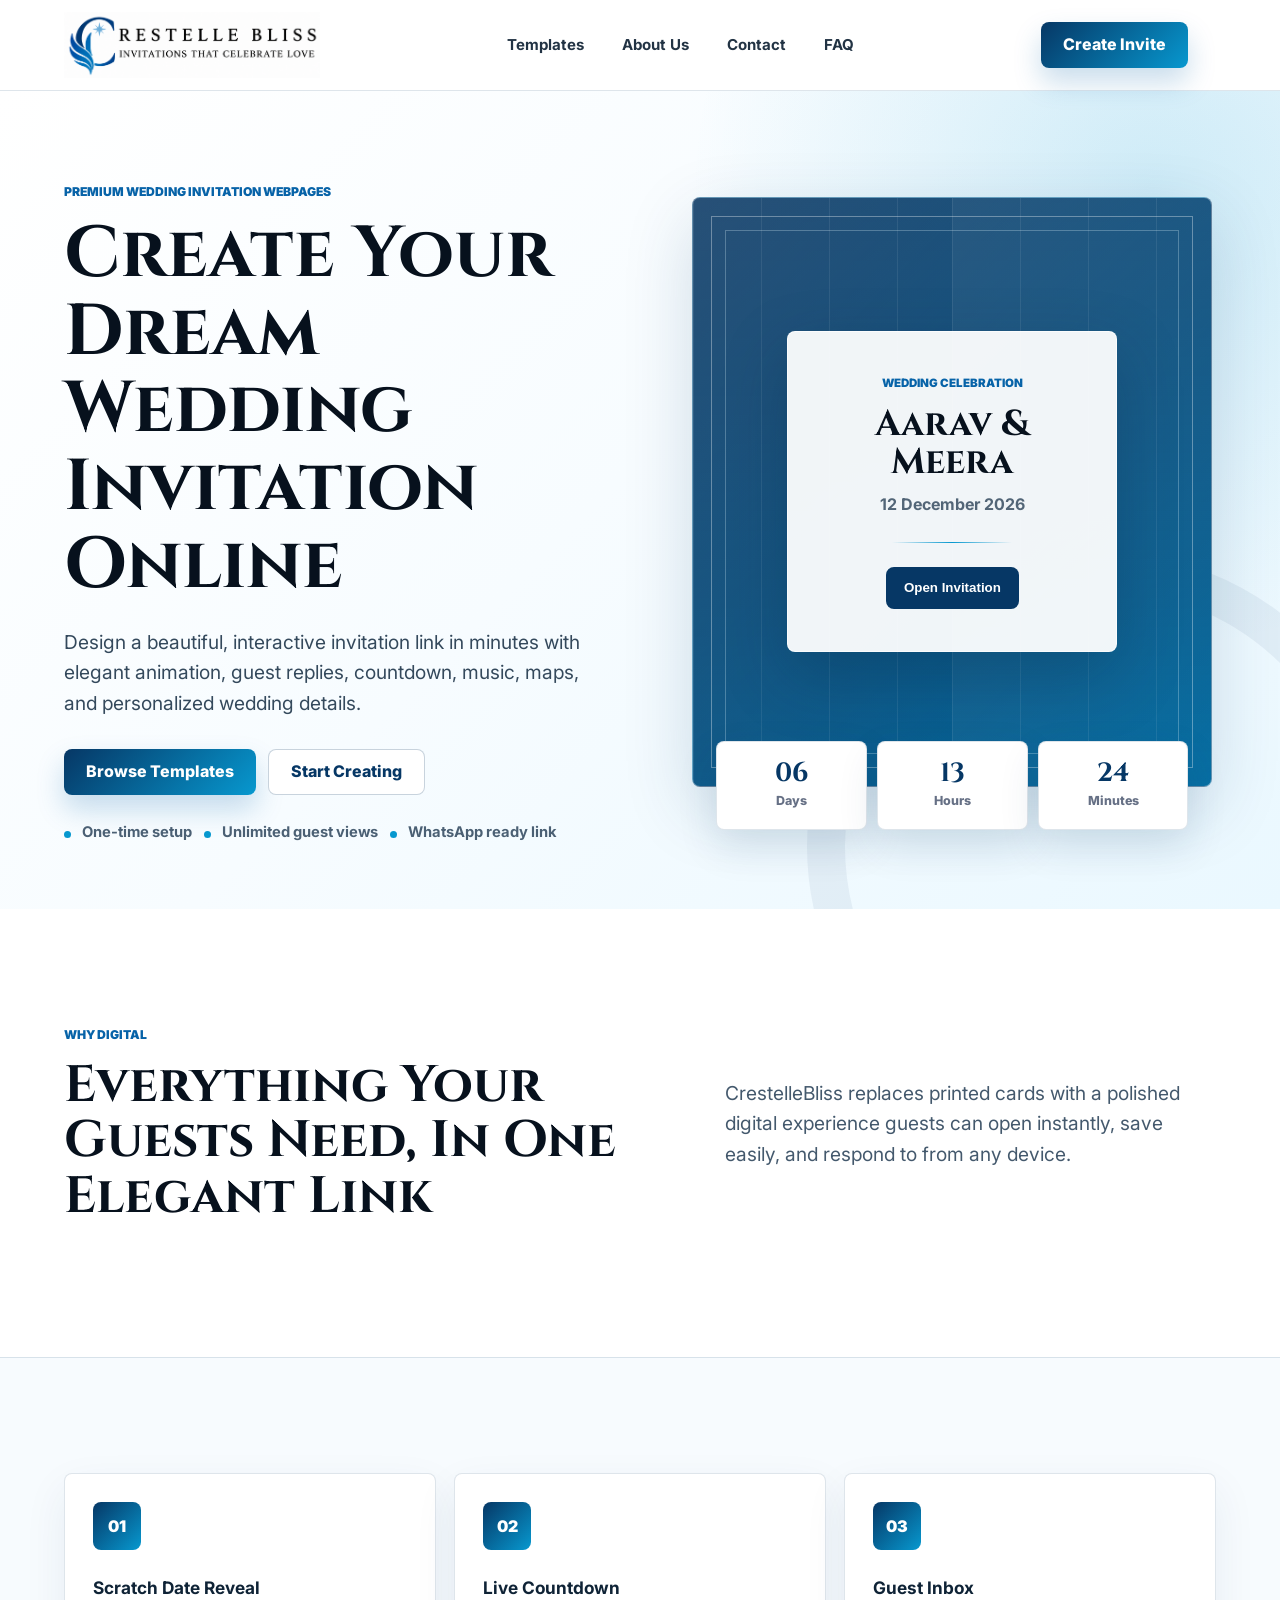
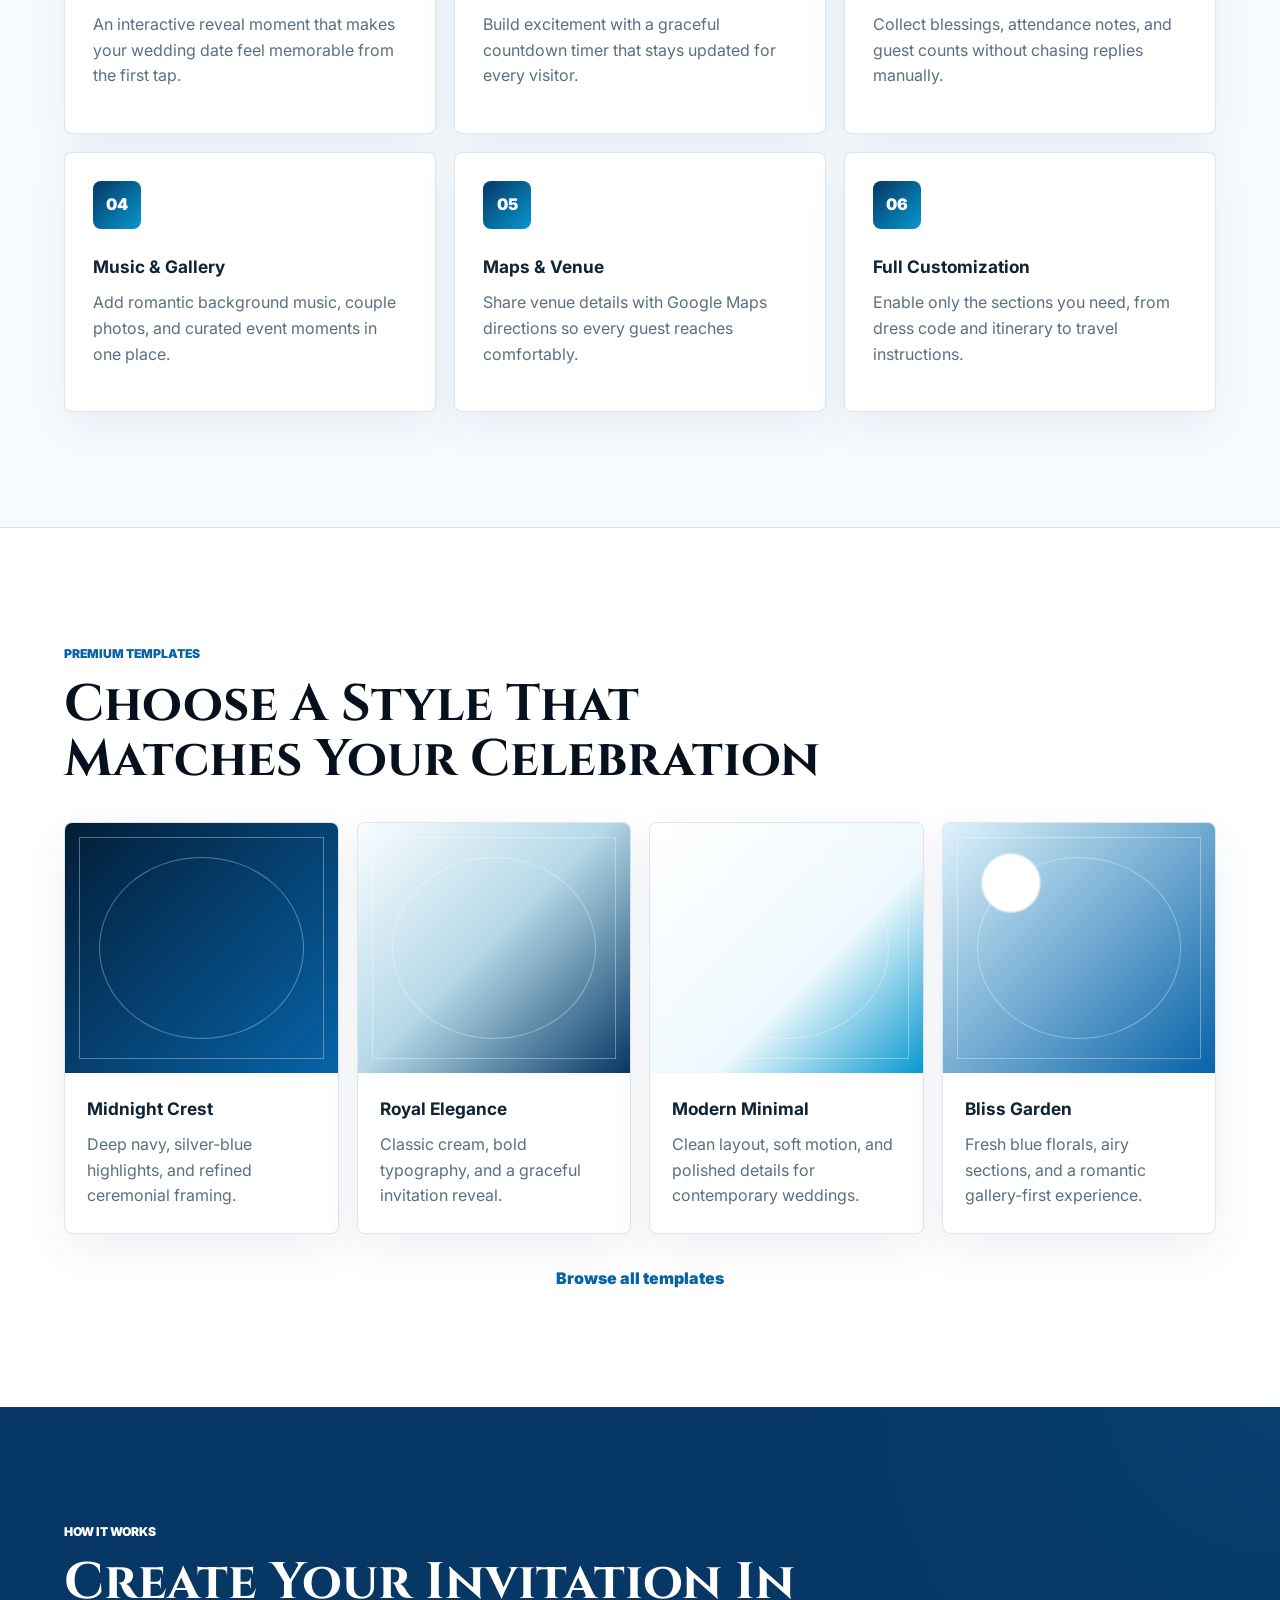
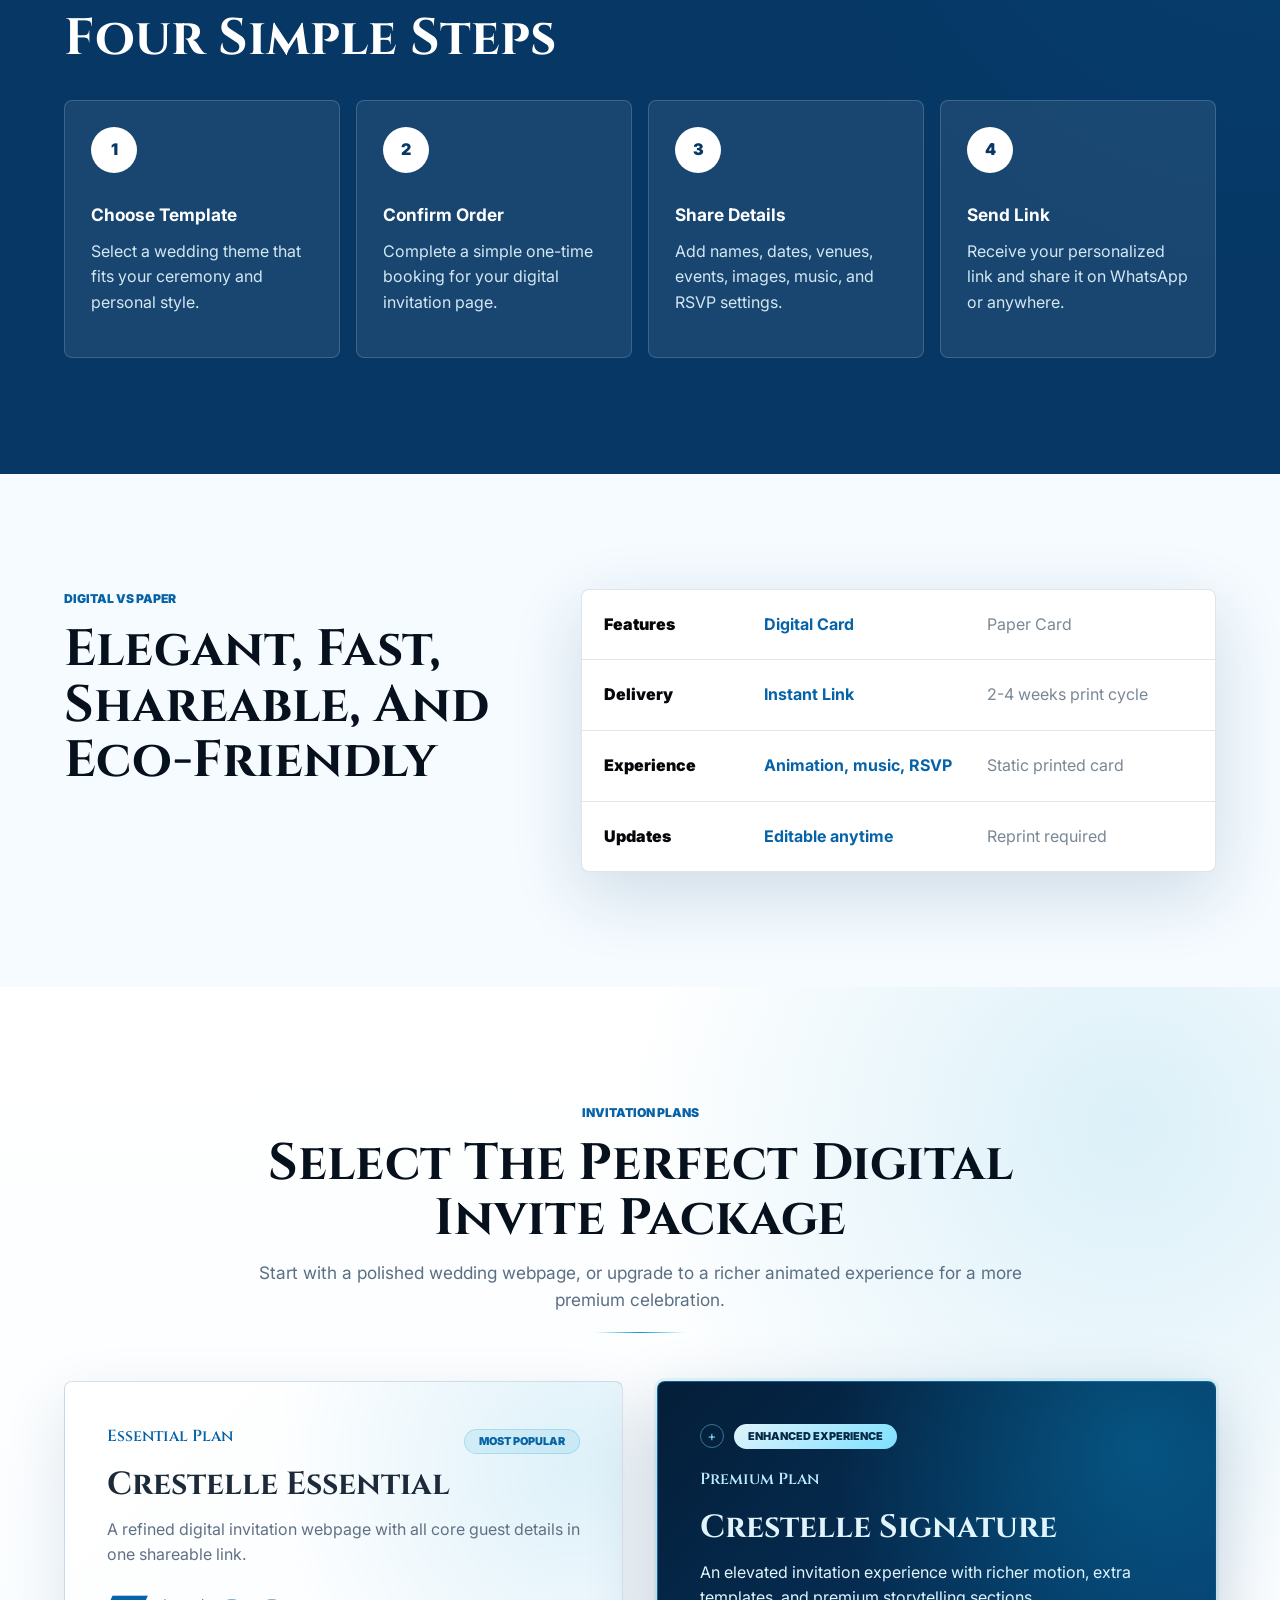
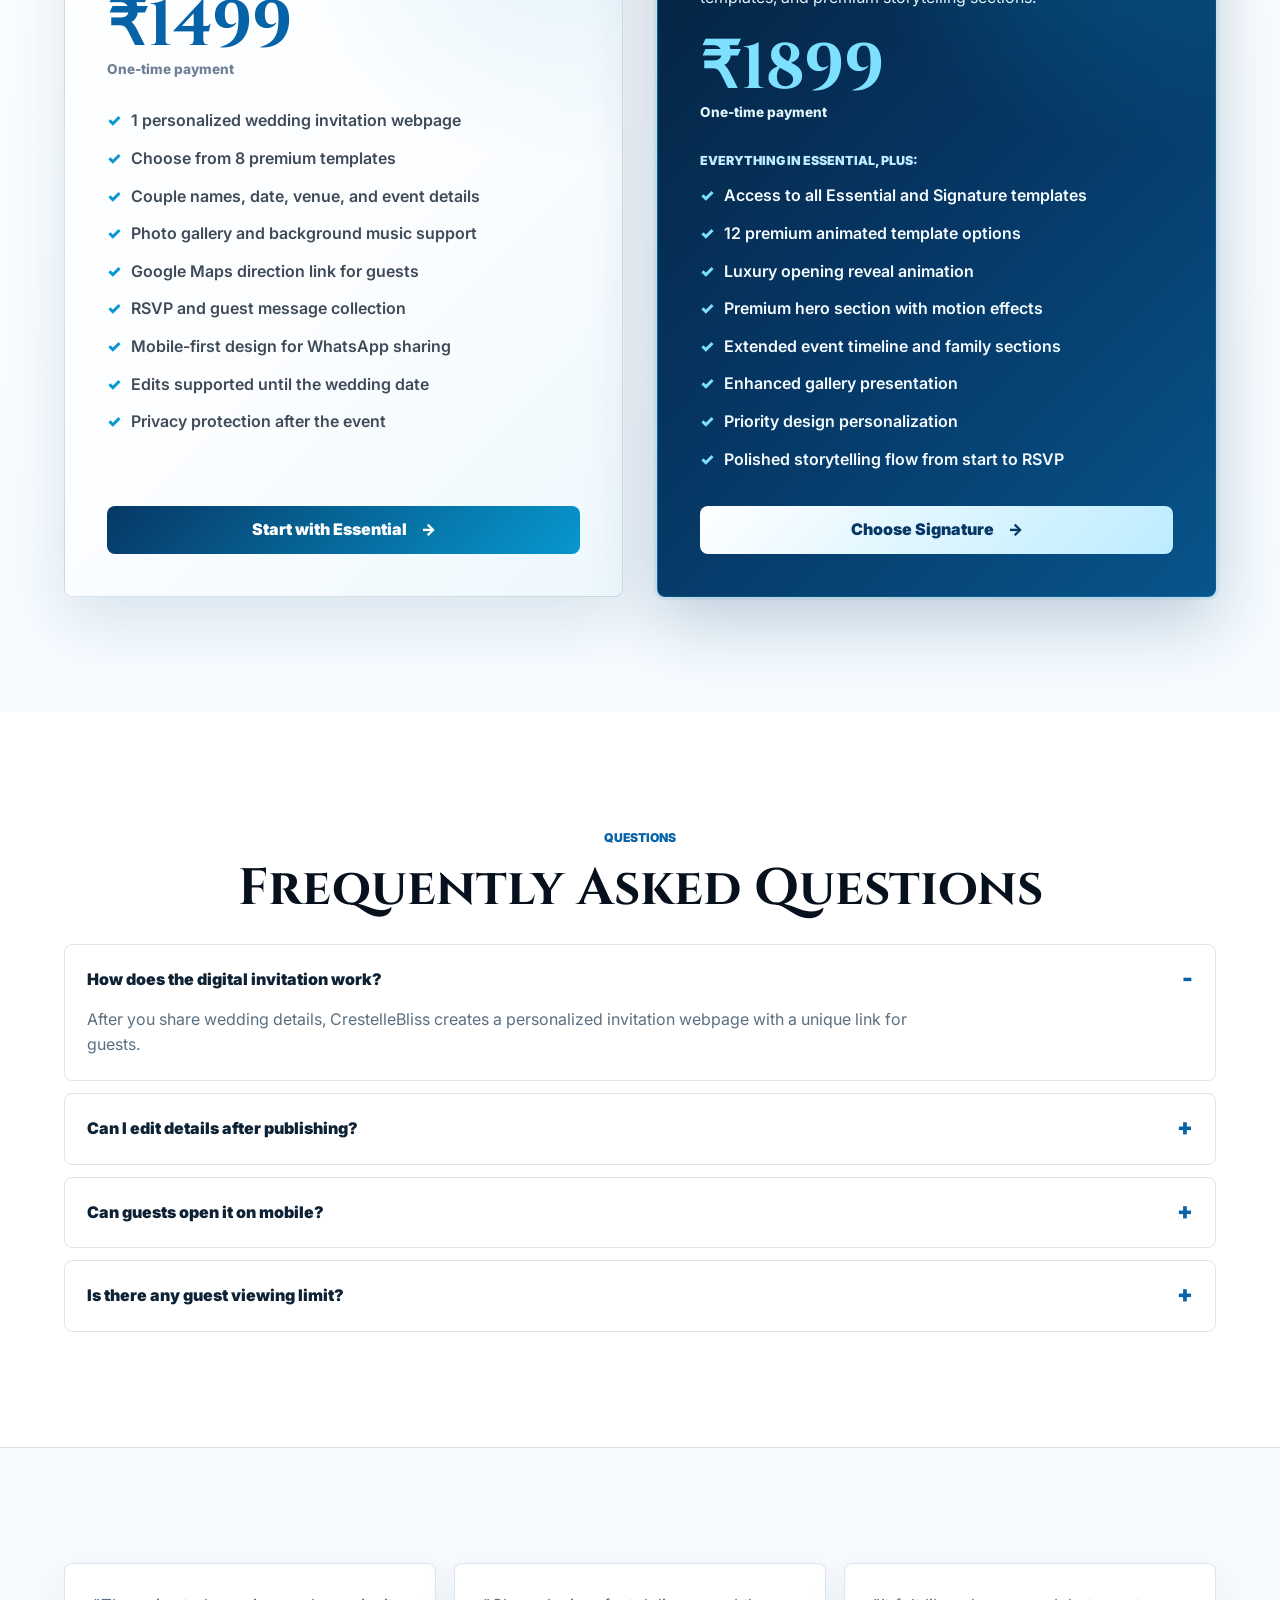
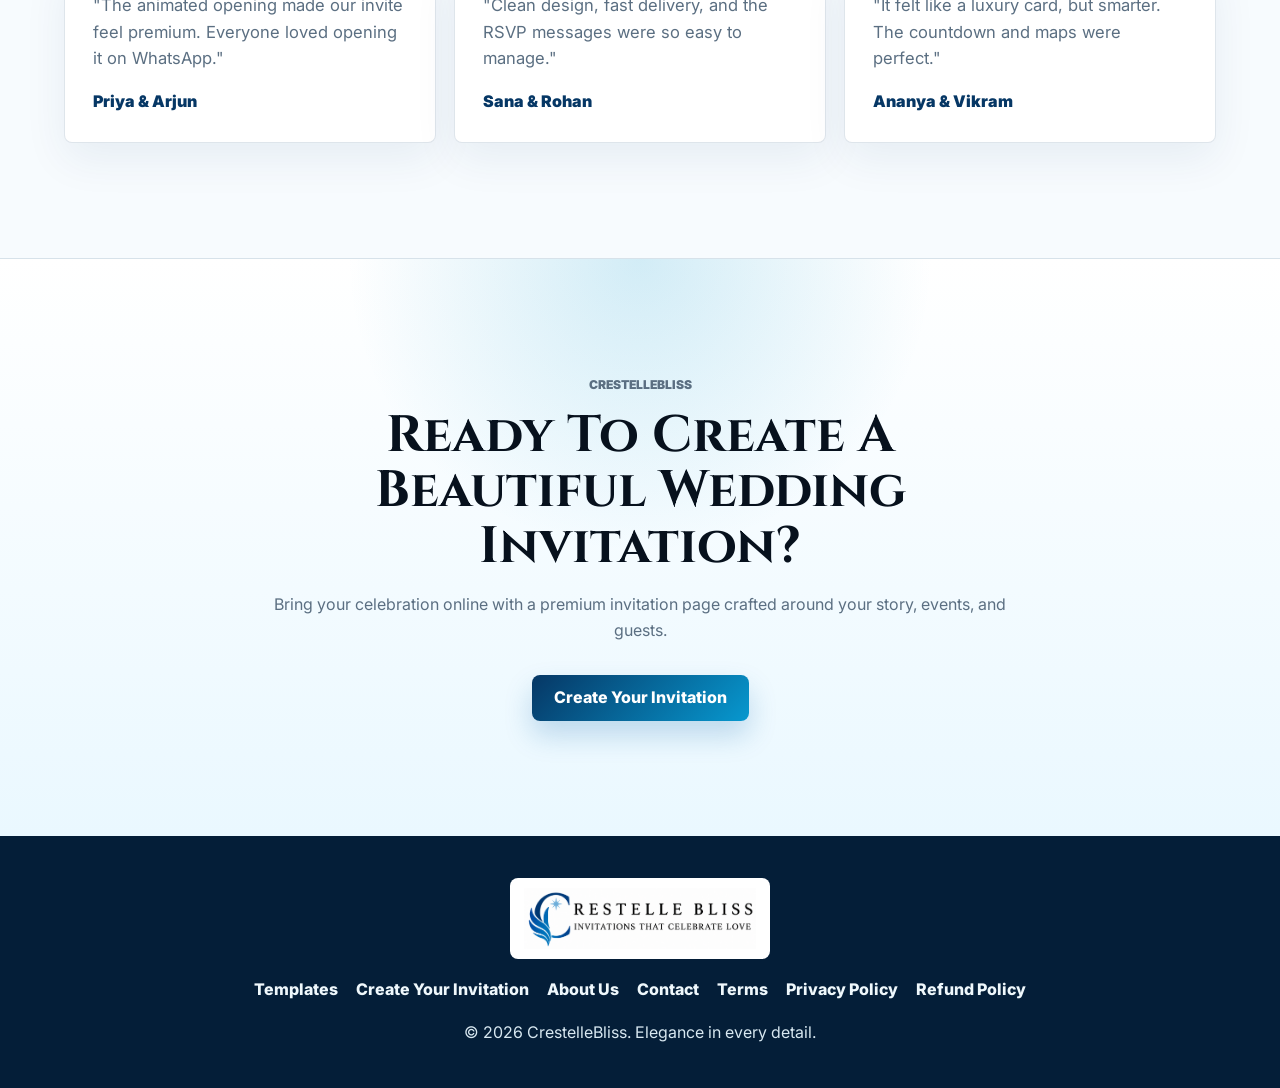
==== index.html @ 2076562f "crestellebliss" ====
<!DOCTYPE html>
<html lang="en">
<head>
  <meta charset="UTF-8">
  <meta name="viewport" content="width=device-width, initial-scale=1.0">
  <title>CrestelleBliss | Digital Wedding Invitation Webpages</title>
  <meta name="description" content="Create elegant digital wedding invitation webpages with animated reveals, RSVP, countdown, gallery, maps, music, and custom branding.">
  <link rel="preconnect" href="https://fonts.googleapis.com">
  <link rel="preconnect" href="https://fonts.gstatic.com" crossorigin>
  <link href="https://fonts.googleapis.com/css2?family=Cinzel:wght@500;600;700&family=Inter:wght@400;500;600;700;800&display=swap" rel="stylesheet">
  <link rel="stylesheet" href="css/style.css">
</head>
<body>
  <header class="site-header" id="top">
    <a class="brand" href="index.html" aria-label="CrestelleBliss home">
      <img src="img/logo.png" alt="CrestelleBliss logo">
    </a>
    <nav class="nav-links" aria-label="Primary navigation">
      <a href="templates.html">Templates</a>
      <a href="about.html">About Us</a>
      <a href="contact.html">Contact</a>
      <a href="index.html#faq">FAQ</a>
    </nav>
    <a class="header-cta" href="create.html">Create Invite</a>
    <button class="menu-toggle" type="button" aria-label="Open navigation" aria-expanded="false">
      <span></span>
      <span></span>
      <span></span>
    </button>
  </header>

  <main>
    <section class="hero">
      <div class="hero-copy">
        <p class="eyebrow">Premium Wedding Invitation Webpages</p>
        <h1>Create Your Dream Wedding Invitation Online</h1>
        <p class="hero-text">Design a beautiful, interactive invitation link in minutes with elegant animation, guest replies, countdown, music, maps, and personalized wedding details.</p>
        <div class="hero-actions">
          <a class="btn btn-primary" href="templates.html">Browse Templates</a>
          <a class="btn btn-secondary" href="create.html">Start Creating</a>
        </div>
        <div class="trust-row" aria-label="Highlights">
          <span>One-time setup</span>
          <span>Unlimited guest views</span>
          <span>WhatsApp ready link</span>
        </div>
      </div>

      <div class="invite-preview" aria-label="Wedding invitation preview">
        <div class="preview-shell">
          <div class="preview-door left-door"></div>
          <div class="preview-door right-door"></div>
          <div class="preview-card">
            <p>Wedding Celebration</p>
            <h2>Aarav & Meera</h2>
            <span>12 December 2026</span>
            <div class="preview-line"></div>
            <button type="button">Open Invitation</button>
          </div>
        </div>
        <div class="countdown" data-countdown="2026-12-12T18:00:00+05:30">
          <div><strong data-days>00</strong><span>Days</span></div>
          <div><strong data-hours>00</strong><span>Hours</span></div>
          <div><strong data-minutes>00</strong><span>Minutes</span></div>
        </div>
      </div>
    </section>

    <section class="section intro-section">
      <div class="section-heading">
        <p class="eyebrow">Why Digital</p>
        <h2>Everything Your Guests Need, In One Elegant Link</h2>
      </div>
      <p class="lead">CrestelleBliss replaces printed cards with a polished digital experience guests can open instantly, save easily, and respond to from any device.</p>
    </section>

    <section class="feature-grid" id="features" aria-label="Premium features">
      <article class="feature-card">
        <span class="feature-icon">01</span>
        <h3>Scratch Date Reveal</h3>
        <p>An interactive reveal moment that makes your wedding date feel memorable from the first tap.</p>
      </article>
      <article class="feature-card">
        <span class="feature-icon">02</span>
        <h3>Live Countdown</h3>
        <p>Build excitement with a graceful countdown timer that stays updated for every visitor.</p>
      </article>
      <article class="feature-card">
        <span class="feature-icon">03</span>
        <h3>Guest Inbox</h3>
        <p>Collect blessings, attendance notes, and guest counts without chasing replies manually.</p>
      </article>
      <article class="feature-card">
        <span class="feature-icon">04</span>
        <h3>Music & Gallery</h3>
        <p>Add romantic background music, couple photos, and curated event moments in one place.</p>
      </article>
      <article class="feature-card">
        <span class="feature-icon">05</span>
        <h3>Maps & Venue</h3>
        <p>Share venue details with Google Maps directions so every guest reaches comfortably.</p>
      </article>
      <article class="feature-card">
        <span class="feature-icon">06</span>
        <h3>Full Customization</h3>
        <p>Enable only the sections you need, from dress code and itinerary to travel instructions.</p>
      </article>
    </section>

    <section class="section templates-section" id="templates">
      <div class="section-heading">
        <p class="eyebrow">Premium Templates</p>
        <h2>Choose A Style That Matches Your Celebration</h2>
      </div>
      <div class="template-grid">
        <article class="template-card template-navy">
          <div class="template-art"></div>
          <h3>Midnight Crest</h3>
          <p>Deep navy, silver-blue highlights, and refined ceremonial framing.</p>
        </article>
        <article class="template-card template-royal">
          <div class="template-art"></div>
          <h3>Royal Elegance</h3>
          <p>Classic cream, bold typography, and a graceful invitation reveal.</p>
        </article>
        <article class="template-card template-minimal">
          <div class="template-art"></div>
          <h3>Modern Minimal</h3>
          <p>Clean layout, soft motion, and polished details for contemporary weddings.</p>
        </article>
        <article class="template-card template-bliss">
          <div class="template-art"></div>
          <h3>Bliss Garden</h3>
          <p>Fresh blue florals, airy sections, and a romantic gallery-first experience.</p>
        </article>
      </div>
      <a class="center-link" href="templates.html">Browse all templates</a>
    </section>

    <section class="section process-section" id="process">
      <div class="section-heading">
        <p class="eyebrow">How It Works</p>
        <h2>Create Your Invitation In Four Simple Steps</h2>
      </div>
      <div class="steps">
        <article>
          <span>1</span>
          <h3>Choose Template</h3>
          <p>Select a wedding theme that fits your ceremony and personal style.</p>
        </article>
        <article>
          <span>2</span>
          <h3>Confirm Order</h3>
          <p>Complete a simple one-time booking for your digital invitation page.</p>
        </article>
        <article>
          <span>3</span>
          <h3>Share Details</h3>
          <p>Add names, dates, venues, events, images, music, and RSVP settings.</p>
        </article>
        <article>
          <span>4</span>
          <h3>Send Link</h3>
          <p>Receive your personalized link and share it on WhatsApp or anywhere.</p>
        </article>
      </div>
    </section>

    <section class="comparison">
      <div>
        <p class="eyebrow">Digital vs Paper</p>
        <h2>Elegant, Fast, Shareable, And Eco-Friendly</h2>
      </div>
      <div class="comparison-table" role="table" aria-label="Digital and paper invitation comparison">
        <div role="row">
          <span role="cell">Features</span>
          <strong role="cell">Digital Card</strong>
          <em role="cell">Paper Card</em>
        </div>
        <div role="row">
          <span role="cell">Delivery</span>
          <strong role="cell">Instant Link</strong>
          <em role="cell">2-4 weeks print cycle</em>
        </div>
        <div role="row">
          <span role="cell">Experience</span>
          <strong role="cell">Animation, music, RSVP</strong>
          <em role="cell">Static printed card</em>
        </div>
        <div role="row">
          <span role="cell">Updates</span>
          <strong role="cell">Editable anytime</strong>
          <em role="cell">Reprint required</em>
        </div>
      </div>
    </section>

    <section class="section experience-section" id="experience">
      <div class="experience-heading">
        <p class="eyebrow">Invitation Plans</p>
        <h2>Select The Perfect Digital Invite Package</h2>
        <p>Start with a polished wedding webpage, or upgrade to a richer animated experience for a more premium celebration.</p>
      </div>
      <div class="experience-plans">
        <article class="experience-card experience-classic">
          <div class="plan-title-row">
            <p>Essential Plan</p>
            <span>Most Popular</span>
          </div>
          <h3>Crestelle Essential</h3>
          <p class="plan-copy">A refined digital invitation webpage with all core guest details in one shareable link.</p>
          <div class="plan-price">
            <strong>&#8377;1499</strong>
            <span>One-time payment</span>
          </div>
          <ul>
            <li>1 personalized wedding invitation webpage</li>
            <li>Choose from 8 premium templates</li>
            <li>Couple names, date, venue, and event details</li>
            <li>Photo gallery and background music support</li>
            <li>Google Maps direction link for guests</li>
            <li>RSVP and guest message collection</li>
            <li>Mobile-first design for WhatsApp sharing</li>
            <li>Edits supported until the wedding date</li>
            <li>Privacy protection after the event</li>
          </ul>
          <a class="plan-action" href="create.html">Start with Essential <span>&rarr;</span></a>
        </article>

        <article class="experience-card experience-royal">
          <div class="royal-badge">
            <span aria-hidden="true">+</span>
            <strong>Enhanced Experience</strong>
          </div>
          <p class="royal-label">Premium Plan</p>
          <h3>Crestelle Signature</h3>
          <p class="plan-copy">An elevated invitation experience with richer motion, extra templates, and premium storytelling sections.</p>
          <div class="plan-price">
            <strong>&#8377;1899</strong>
            <span>One-time payment</span>
          </div>
          <p class="plan-kicker">Everything in Essential, plus:</p>
          <ul>
            <li>Access to all Essential and Signature templates</li>
            <li>12 premium animated template options</li>
            <li>Luxury opening reveal animation</li>
            <li>Premium hero section with motion effects</li>
            <li>Extended event timeline and family sections</li>
            <li>Enhanced gallery presentation</li>
            <li>Priority design personalization</li>
            <li>Polished storytelling flow from start to RSVP</li>
          </ul>
          <a class="plan-action" href="create.html">Choose Signature <span>&rarr;</span></a>
        </article>
      </div>
    </section>

    <section class="section faq-section" id="faq">
      <div class="faq-heading">
        <p class="eyebrow">Questions</p>
        <h2>Frequently Asked Questions</h2>
      </div>
      <div class="faq-list">
        <article class="faq-item open">
          <button type="button">How does the digital invitation work?</button>
          <p>After you share wedding details, CrestelleBliss creates a personalized invitation webpage with a unique link for guests.</p>
        </article>
        <article class="faq-item">
          <button type="button">Can I edit details after publishing?</button>
          <p>Yes. Names, venue, timings, images, and optional sections can be updated before your event.</p>
        </article>
        <article class="faq-item">
          <button type="button">Can guests open it on mobile?</button>
          <p>Yes. The page is designed for phones first and also looks refined on tablets and desktops.</p>
        </article>
        <article class="faq-item">
          <button type="button">Is there any guest viewing limit?</button>
          <p>No. Your invitation link can be shared broadly with family, friends, and event groups.</p>
        </article>
      </div>
    </section>

    <section class="testimonials">
      <article>
        <p>"The animated opening made our invite feel premium. Everyone loved opening it on WhatsApp."</p>
        <span>Priya & Arjun</span>
      </article>
      <article>
        <p>"Clean design, fast delivery, and the RSVP messages were so easy to manage."</p>
        <span>Sana & Rohan</span>
      </article>
      <article>
        <p>"It felt like a luxury card, but smarter. The countdown and maps were perfect."</p>
        <span>Ananya & Vikram</span>
      </article>
    </section>

    <section class="cta-section" id="create">
      <p class="eyebrow">CrestelleBliss</p>
      <h2>Ready To Create A Beautiful Wedding Invitation?</h2>
      <p>Bring your celebration online with a premium invitation page crafted around your story, events, and guests.</p>
      <a class="btn btn-primary" href="create.html">Create Your Invitation</a>
    </section>
  </main>

  <footer class="site-footer">
    <img src="img/logo.png" alt="CrestelleBliss logo">
    <nav aria-label="Footer navigation">
      <a href="templates.html">Templates</a>
      <a href="create.html">Create Your Invitation</a>
      <a href="about.html">About Us</a>
      <a href="contact.html">Contact</a>
      <a href="terms.html">Terms</a>
      <a href="privacy.html">Privacy Policy</a>
      <a href="refund.html">Refund Policy</a>
    </nav>
    <p>© 2026 CrestelleBliss. Elegance in every detail.</p>
  </footer>

  <script src="js/main.js"></script>
</body>
</html>
---- css/style.css ----
:root {
  --ink: #05070a;
  --muted: #667085;
  --navy: #063765;
  --blue: #0763a8;
  --cyan: #0798cf;
  --mist: #dff3fb;
  --ice: #f5fbff;
  --silver: #edf3f7;
  --white: #ffffff;
  --line: rgba(6, 55, 101, 0.13);
  --shadow: 0 22px 70px rgba(6, 55, 101, 0.16);
  --radius: 8px;
}

* {
  box-sizing: border-box;
}

html {
  scroll-behavior: smooth;
}

body {
  margin: 0;
  color: var(--ink);
  background: var(--white);
  font-family: "Inter", Arial, sans-serif;
  line-height: 1.6;
}

a {
  color: inherit;
  text-decoration: none;
}

img {
  display: block;
  max-width: 100%;
}

.site-header {
  position: sticky;
  top: 0;
  z-index: 20;
  display: grid;
  grid-template-columns: auto 1fr auto auto;
  align-items: center;
  gap: 28px;
  min-height: 82px;
  padding: 12px clamp(18px, 5vw, 72px);
  background: rgba(255, 255, 255, 0.9);
  border-bottom: 1px solid var(--line);
  backdrop-filter: blur(18px);
}

.brand img {
  width: clamp(172px, 20vw, 260px);
}

.nav-links {
  display: flex;
  justify-content: center;
  gap: clamp(18px, 3vw, 38px);
  color: #223344;
  font-size: 0.94rem;
  font-weight: 700;
}

.nav-links a {
  position: relative;
  padding: 10px 0;
}

.nav-links a::after {
  position: absolute;
  right: 0;
  bottom: 4px;
  left: 0;
  height: 2px;
  content: "";
  background: linear-gradient(90deg, var(--blue), var(--cyan));
  transform: scaleX(0);
  transform-origin: center;
  transition: transform 180ms ease;
}

.nav-links a:hover::after {
  transform: scaleX(1);
}

.header-cta,
.btn {
  display: inline-flex;
  align-items: center;
  justify-content: center;
  min-height: 46px;
  padding: 0 22px;
  border-radius: var(--radius);
  font-weight: 800;
  white-space: nowrap;
}

.header-cta,
.btn-primary {
  color: var(--white);
  background: linear-gradient(135deg, var(--navy), var(--cyan));
  box-shadow: 0 14px 28px rgba(7, 99, 168, 0.22);
}

.btn-secondary {
  color: var(--navy);
  background: var(--white);
  border: 1px solid rgba(6, 55, 101, 0.22);
}

.menu-toggle {
  display: none;
  width: 44px;
  height: 44px;
  padding: 0;
  background: var(--white);
  border: 1px solid var(--line);
  border-radius: var(--radius);
}

.menu-toggle span {
  display: block;
  width: 18px;
  height: 2px;
  margin: 4px auto;
  background: var(--navy);
}

.hero {
  position: relative;
  display: grid;
  grid-template-columns: minmax(0, 1.02fr) minmax(320px, 0.98fr);
  align-items: center;
  gap: clamp(32px, 6vw, 76px);
  min-height: calc(100vh - 82px);
  padding: clamp(48px, 7vw, 96px) clamp(18px, 5vw, 72px) clamp(36px, 5vw, 72px);
  overflow: hidden;
  background:
    radial-gradient(circle at 90% 12%, rgba(7, 152, 207, 0.16), transparent 34%),
    linear-gradient(135deg, #ffffff 0%, #f7fcff 48%, #eaf8ff 100%);
}

.hero::before {
  position: absolute;
  inset: auto -9vw -18vw auto;
  width: 40vw;
  min-width: 360px;
  aspect-ratio: 1;
  content: "";
  border: 38px solid rgba(6, 55, 101, 0.06);
  border-radius: 50%;
}

.eyebrow {
  margin: 0 0 14px;
  color: var(--blue);
  font-size: 0.76rem;
  font-weight: 900;
  letter-spacing: 0;
  text-transform: uppercase;
}

h1,
h2,
h3,
p {
  margin-top: 0;
}

h1,
h2 {
  color: #07111d;
  font-family: "Cinzel", Georgia, serif;
  line-height: 1.08;
}

h1 {
  max-width: 760px;
  margin-bottom: 22px;
  font-size: 72px;
}

h2 {
  margin-bottom: 18px;
  font-size: clamp(2rem, 4vw, 4.4rem);
}

h3 {
  margin-bottom: 10px;
  color: #0f2336;
  font-size: 1.08rem;
}

.hero-text {
  max-width: 660px;
  color: #34495c;
  font-size: clamp(1rem, 1.5vw, 1.24rem);
}

.hero-actions,
.trust-row {
  display: flex;
  flex-wrap: wrap;
  gap: 12px;
  align-items: center;
}

.hero-actions {
  margin-top: 30px;
}

.trust-row {
  margin-top: 26px;
  color: #4b6074;
  font-size: 0.92rem;
  font-weight: 700;
}

.trust-row span {
  position: relative;
  padding-left: 18px;
}

.trust-row span::before {
  position: absolute;
  top: 0.68em;
  left: 0;
  width: 7px;
  height: 7px;
  content: "";
  background: var(--cyan);
  border-radius: 50%;
}

.invite-preview {
  position: relative;
  z-index: 1;
  justify-self: center;
  width: min(100%, 520px);
}

.preview-shell {
  position: relative;
  display: grid;
  place-items: center;
  min-height: 590px;
  padding: 34px;
  overflow: hidden;
  background:
    linear-gradient(rgba(6, 55, 101, 0.58), rgba(6, 55, 101, 0.34)),
    linear-gradient(135deg, #09355f, #078cc4);
  border: 1px solid rgba(255, 255, 255, 0.38);
  border-radius: 8px;
  box-shadow: var(--shadow);
}

.preview-shell::before,
.preview-shell::after,
.template-art::before,
.template-art::after {
  position: absolute;
  content: "";
  border: 1px solid rgba(255, 255, 255, 0.34);
}

.preview-shell::before {
  inset: 18px;
}

.preview-shell::after {
  inset: 32px;
  border-color: rgba(223, 243, 251, 0.28);
}

.preview-door {
  position: absolute;
  inset: 0;
  width: 50%;
  background:
    linear-gradient(135deg, rgba(255, 255, 255, 0.13), transparent),
    repeating-linear-gradient(90deg, rgba(255, 255, 255, 0.08) 0 1px, transparent 1px 68px);
  transition: transform 600ms ease;
}

.left-door {
  left: 0;
  transform-origin: left center;
}

.right-door {
  right: 0;
  left: auto;
  transform-origin: right center;
}

.preview-shell:hover .left-door {
  transform: perspective(900px) rotateY(-18deg);
}

.preview-shell:hover .right-door {
  transform: perspective(900px) rotateY(18deg);
}

.preview-card {
  position: relative;
  z-index: 2;
  width: min(100%, 330px);
  padding: 42px 28px;
  text-align: center;
  background: rgba(255, 255, 255, 0.94);
  border: 1px solid rgba(255, 255, 255, 0.74);
  border-radius: 8px;
  box-shadow: 0 24px 64px rgba(4, 32, 59, 0.25);
}

.preview-card p {
  margin-bottom: 12px;
  color: var(--blue);
  font-size: 0.72rem;
  font-weight: 900;
  letter-spacing: 0;
  text-transform: uppercase;
}

.preview-card h2 {
  margin-bottom: 10px;
  font-size: 2.25rem;
}

.preview-card span {
  color: #526577;
  font-weight: 700;
}

.preview-line {
  width: 120px;
  height: 1px;
  margin: 24px auto;
  background: linear-gradient(90deg, transparent, var(--cyan), transparent);
}

.preview-card button {
  min-height: 42px;
  padding: 0 18px;
  color: var(--white);
  font-weight: 800;
  background: var(--navy);
  border: 0;
  border-radius: var(--radius);
}

.countdown {
  display: grid;
  grid-template-columns: repeat(3, 1fr);
  gap: 10px;
  width: calc(100% - 48px);
  margin: -46px auto 0;
}

.countdown div {
  position: relative;
  z-index: 4;
  padding: 18px 10px;
  text-align: center;
  background: var(--white);
  border: 1px solid var(--line);
  border-radius: 8px;
  box-shadow: 0 16px 40px rgba(6, 55, 101, 0.12);
}

.countdown strong,
.countdown span {
  display: block;
}

.countdown strong {
  color: var(--navy);
  font-family: "Cinzel", Georgia, serif;
  font-size: 1.65rem;
  line-height: 1;
}

.countdown span {
  margin-top: 5px;
  color: var(--muted);
  font-size: 0.78rem;
  font-weight: 800;
}

.section,
.feature-grid,
.comparison,
.testimonials,
.cta-section {
  padding: clamp(64px, 9vw, 118px) clamp(18px, 5vw, 72px);
}

.section-heading {
  max-width: 820px;
}

.intro-section {
  display: grid;
  grid-template-columns: minmax(0, 0.95fr) minmax(280px, 0.75fr);
  gap: 40px;
  align-items: center;
  background: var(--white);
}

.lead {
  color: #44596d;
  font-size: clamp(1rem, 1.5vw, 1.22rem);
}

.feature-grid {
  display: grid;
  grid-template-columns: repeat(3, minmax(0, 1fr));
  gap: 18px;
  background: #f7fbfe;
  border-block: 1px solid var(--line);
}

.feature-card,
.template-card,
.steps article,
.testimonials article {
  background: var(--white);
  border: 1px solid var(--line);
  border-radius: 8px;
  box-shadow: 0 16px 44px rgba(6, 55, 101, 0.07);
}

.feature-card {
  min-height: 224px;
  padding: 28px;
}

.feature-icon {
  display: inline-grid;
  place-items: center;
  width: 48px;
  height: 48px;
  margin-bottom: 24px;
  color: var(--white);
  font-weight: 900;
  background: linear-gradient(135deg, var(--navy), var(--cyan));
  border-radius: 8px;
}

.feature-card p,
.template-card p,
.steps p,
.testimonials p,
.cta-section p,
.faq-item p {
  color: #5b6f82;
}

.templates-section {
  background: var(--white);
}

.template-grid {
  display: grid;
  grid-template-columns: repeat(4, minmax(0, 1fr));
  gap: 18px;
  margin-top: 34px;
}

.template-card {
  overflow: hidden;
}

.template-art {
  position: relative;
  min-height: 250px;
  overflow: hidden;
}

.template-art::before {
  inset: 14px;
}

.template-art::after {
  inset: 34px;
  border-radius: 50%;
}

.template-navy .template-art {
  background: linear-gradient(135deg, #031d37, #0763a8);
}

.template-royal .template-art {
  background: linear-gradient(135deg, #f9fcfe, #b5d9e8 48%, #063765);
}

.template-minimal .template-art {
  background: linear-gradient(135deg, #ffffff 0%, #eef8fc 60%, #0798cf 100%);
}

.template-bliss .template-art {
  background: radial-gradient(circle at 25% 24%, #ffffff 0 10%, transparent 11%), linear-gradient(135deg, #dff3fb, #0763a8);
}

.template-crystal .template-art {
  background: radial-gradient(circle at 72% 26%, rgba(255, 255, 255, 0.9) 0 12%, transparent 13%), linear-gradient(135deg, #ffffff, #dff3fb 42%, #0798cf);
}

.template-classic .template-art {
  background: linear-gradient(135deg, #05070a 0%, #ffffff 50%, #0763a8 100%);
}

.template-card h3,
.template-card p {
  padding-inline: 22px;
}

.template-card h3 {
  padding-top: 22px;
}

.template-card p {
  min-height: 92px;
  margin-bottom: 0;
  padding-bottom: 24px;
}

.center-link {
  display: table;
  margin: 32px auto 0;
  color: var(--blue);
  font-weight: 900;
}

.template-grid-large {
  grid-template-columns: repeat(3, minmax(0, 1fr));
}

.template-action {
  display: inline-flex;
  align-items: center;
  min-height: 42px;
  margin: 0 22px 24px;
  padding: 0 18px;
  color: var(--white);
  font-weight: 900;
  background: var(--navy);
  border-radius: 8px;
}

.process-section {
  background:
    linear-gradient(rgba(6, 55, 101, 0.88), rgba(6, 55, 101, 0.92)),
    radial-gradient(circle at top right, rgba(7, 152, 207, 0.75), transparent 34%),
    #063765;
}

.process-section .eyebrow,
.process-section h2,
.process-section h3 {
  color: var(--white);
}

.steps {
  display: grid;
  grid-template-columns: repeat(4, minmax(0, 1fr));
  gap: 16px;
  margin-top: 34px;
}

.steps article {
  min-height: 240px;
  padding: 26px;
  background: rgba(255, 255, 255, 0.08);
  border-color: rgba(255, 255, 255, 0.16);
  box-shadow: none;
}

.steps span {
  display: grid;
  place-items: center;
  width: 46px;
  height: 46px;
  margin-bottom: 28px;
  color: var(--navy);
  font-weight: 900;
  background: var(--white);
  border-radius: 50%;
}

.steps p {
  color: #d2e8f2;
}

.comparison {
  display: grid;
  grid-template-columns: minmax(0, 0.75fr) minmax(320px, 1fr);
  gap: 40px;
  align-items: start;
  background: var(--ice);
}

.comparison-table {
  overflow: hidden;
  background: var(--white);
  border: 1px solid var(--line);
  border-radius: 8px;
  box-shadow: var(--shadow);
}

.comparison-table div {
  display: grid;
  grid-template-columns: 0.7fr 1fr 1fr;
  gap: 16px;
  padding: 22px;
  border-bottom: 1px solid var(--line);
}

.comparison-table div:last-child {
  border-bottom: 0;
}

.comparison-table span {
  color: var(--ink);
  font-weight: 900;
}

.comparison-table strong {
  color: var(--blue);
}

.comparison-table em {
  color: #7a8794;
  font-style: normal;
}

.experience-section {
  background:
    radial-gradient(circle at 88% 10%, rgba(7, 152, 207, 0.14), transparent 30%),
    linear-gradient(180deg, #ffffff 0%, #f5fbff 100%);
}

.experience-heading {
  max-width: 820px;
  margin: 0 auto;
  text-align: center;
}

.experience-heading h2 {
  margin-bottom: 12px;
  font-size: clamp(2.2rem, 4vw, 3.8rem);
}

.experience-heading p:not(.eyebrow) {
  color: #5b6f82;
  font-size: 1.08rem;
}

.experience-heading::after {
  display: block;
  width: 90px;
  height: 1px;
  margin: 18px auto 0;
  content: "";
  background: linear-gradient(90deg, transparent, var(--cyan), transparent);
}

.experience-plans {
  display: grid;
  grid-template-columns: repeat(2, minmax(0, 1fr));
  gap: clamp(22px, 4vw, 34px);
  max-width: 1180px;
  margin: 48px auto 0;
}

.experience-card {
  display: flex;
  flex-direction: column;
  min-height: 650px;
  padding: clamp(26px, 4vw, 42px);
  border: 1px solid rgba(6, 55, 101, 0.14);
  border-radius: 8px;
  box-shadow: 0 22px 62px rgba(6, 55, 101, 0.12);
}

.experience-classic {
  background:
    radial-gradient(circle at 92% 10%, rgba(7, 152, 207, 0.12), transparent 34%),
    linear-gradient(135deg, #ffffff 0%, #fbfdff 58%, #edf8fd 100%);
}

.experience-royal {
  color: #f4fbff;
  background:
    radial-gradient(circle at 86% 8%, rgba(7, 152, 207, 0.34), transparent 34%),
    linear-gradient(135deg, #041e38 0%, #063765 54%, #07558c 100%);
  border-color: rgba(7, 152, 207, 0.42);
  box-shadow: 0 24px 68px rgba(6, 55, 101, 0.24), 0 0 0 3px rgba(7, 152, 207, 0.08);
}

.plan-title-row {
  display: flex;
  gap: 16px;
  align-items: center;
  justify-content: space-between;
}

.plan-title-row p,
.royal-label {
  margin-bottom: 10px;
  color: var(--blue);
  font-family: "Cinzel", Georgia, serif;
  font-weight: 600;
}

.experience-royal .royal-label {
  color: #bcecff;
}

.plan-title-row span,
.royal-badge strong {
  display: inline-flex;
  align-items: center;
  min-height: 25px;
  padding: 0 14px;
  color: var(--blue);
  font-size: 0.68rem;
  font-weight: 900;
  text-transform: uppercase;
  background: rgba(7, 152, 207, 0.1);
  border: 1px solid rgba(7, 152, 207, 0.2);
  border-radius: 999px;
}

.experience-card h3 {
  margin-bottom: 6px;
  color: #1d2a3a;
  font-family: "Cinzel", Georgia, serif;
  font-size: clamp(1.45rem, 2.6vw, 2rem);
}

.experience-royal h3,
.experience-royal .plan-copy,
.experience-royal .plan-price span {
  color: #e1f4fb;
}

.plan-copy {
  margin-bottom: 28px;
  color: #617184;
}

.plan-price {
  display: grid;
  gap: 2px;
  margin-bottom: 28px;
}

.plan-price strong {
  color: var(--blue);
  font-family: "Cinzel", Georgia, serif;
  font-size: clamp(2.7rem, 5vw, 4rem);
  line-height: 0.95;
}

.experience-royal .plan-price strong {
  color: #7ee0ff;
}

.plan-price span {
  color: #718195;
  font-size: 0.85rem;
  font-weight: 800;
}

.plan-kicker {
  margin-bottom: 12px;
  color: #bcecff;
  font-size: 0.78rem;
  font-weight: 900;
  text-transform: uppercase;
}

.experience-card ul {
  display: grid;
  gap: 12px;
  margin: 0 0 34px;
  padding: 0;
  list-style: none;
}

.experience-card li {
  position: relative;
  padding-left: 24px;
  color: #3f4b59;
  font-weight: 600;
}

.experience-card li::before {
  position: absolute;
  top: 0;
  left: 0;
  color: var(--cyan);
  content: "\2713";
  font-weight: 900;
}

.experience-royal li {
  color: #f4fbff;
}

.experience-royal li::before {
  color: #7ee0ff;
  content: "\2713";
}

.royal-badge {
  display: flex;
  gap: 10px;
  align-items: center;
  margin-bottom: 18px;
}

.royal-badge>span {
  display: inline-grid;
  place-items: center;
  width: 24px;
  height: 24px;
  color: #7ee0ff;
  font-family: "Cinzel", Georgia, serif;
  font-weight: 900;
  border: 1px solid rgba(126, 224, 255, 0.44);
  border-radius: 50%;
}

.royal-badge strong {
  color: #052844;
  background: linear-gradient(135deg, #dff3fb, #7ee0ff);
  border: 0;
}

.plan-action {
  display: inline-flex;
  align-items: center;
  justify-content: center;
  gap: 14px;
  width: 100%;
  min-height: 48px;
  margin-top: auto;
  color: var(--white);
  font-weight: 900;
  background: linear-gradient(135deg, var(--navy), var(--cyan));
  border-radius: 8px;
}

.experience-royal .plan-action {
  color: var(--navy);
  background: linear-gradient(135deg, #ffffff, #bcecff);
}

.faq-section {
  background: var(--white);
}

.faq-heading {
  text-align: center;
}

.faq-list {
  display: grid;
  gap: 12px;
  /* max-width: 980px; */
  margin-top: 28px;
}

.faq-item {
  border: 1px solid var(--line);
  border-radius: 8px;
}

.faq-item button {
  width: 100%;
  padding: 22px 54px 22px 22px;
  color: #0d2235;
  font: inherit;
  font-weight: 900;
  text-align: left;
  background: transparent;
  border: 0;
  cursor: pointer;
}

.faq-item button::after {
  float: right;
  margin-right: -32px;
  color: var(--blue);
  content: "+";
  font-size: 1.45rem;
  line-height: 1;
}

.faq-item.open button::after {
  content: "-";
}

.faq-item p {
  display: none;
  max-width: 820px;
  margin: -8px 22px 22px;
}

.faq-item.open p {
  display: block;
}

.testimonials {
  display: grid;
  grid-template-columns: repeat(3, minmax(0, 1fr));
  gap: 18px;
  background: #f7fbfe;
  border-block: 1px solid var(--line);
}

.testimonials article {
  padding: 28px;
}

.testimonials p {
  font-size: 1.04rem;
}

.testimonials span {
  color: var(--navy);
  font-weight: 900;
}

.cta-section {
  text-align: center;
  background:
    radial-gradient(circle at top, rgba(7, 152, 207, 0.18), transparent 34%),
    linear-gradient(180deg, #ffffff 0%, #eaf8ff 100%);
}

.cta-section h2,
.cta-section p {
  max-width: 760px;
  margin-inline: auto;
}

.cta-section .btn {
  margin-top: 16px;
}

.site-footer {
  display: grid;
  gap: 18px;
  justify-items: center;
  padding: 42px 18px;
  color: #d8e8f1;
  text-align: center;
  background: #041e38;
}

.site-footer img {
  width: min(260px, 72vw);
  padding: 10px 14px;
  background: var(--white);
  border-radius: 8px;
}

.site-footer nav {
  display: flex;
  flex-wrap: wrap;
  justify-content: center;
  gap: 18px;
}

.site-footer a {
  color: #eff8fc;
  font-weight: 800;
}

.site-footer p {
  margin-bottom: 0;
}

.page-hero {
  padding: clamp(72px, 10vw, 132px) clamp(18px, 5vw, 72px);
  background:
    radial-gradient(circle at 88% 18%, rgba(7, 152, 207, 0.18), transparent 30%),
    linear-gradient(135deg, #ffffff 0%, #f5fbff 54%, #eaf8ff 100%);
  border-bottom: 1px solid var(--line);
}

.page-hero h1,
.page-hero p {
  max-width: 860px;
}

.page-hero h1 {
  margin-bottom: 18px;
  /* font-size: clamp(2.65rem, 6vw, 6rem); */
}

.page-hero>p:not(.eyebrow) {
  color: #44596d;
  font-size: clamp(1rem, 1.6vw, 1.22rem);
}

.form-section,
.contact-layout,
.content-split,
.policy-content {
  padding: clamp(64px, 9vw, 112px) clamp(18px, 5vw, 72px);
}

.form-section {
  background: #f7fbfe;
}

.page-form,
.contact-panel,
.policy-content,
.rich-copy {
  background: var(--white);
  border: 1px solid var(--line);
  border-radius: 8px;
  box-shadow: 0 16px 44px rgba(6, 55, 101, 0.07);
}

.page-form {
  max-width: 980px;
  margin: 0 auto;
  padding: clamp(22px, 4vw, 42px);
}

.form-grid {
  display: grid;
  grid-template-columns: repeat(2, minmax(0, 1fr));
  gap: 18px;
}

.page-form label {
  display: grid;
  gap: 8px;
  margin-bottom: 18px;
  color: #152d42;
  font-weight: 900;
}

.page-form input,
.page-form select,
.page-form textarea {
  width: 100%;
  min-height: 48px;
  padding: 12px 14px;
  color: var(--ink);
  font: inherit;
  background: #fbfdff;
  border: 1px solid rgba(6, 55, 101, 0.18);
  border-radius: 8px;
  outline: 0;
}

.page-form textarea {
  resize: vertical;
}

.page-form input:focus,
.page-form select:focus,
.page-form textarea:focus {
  border-color: var(--cyan);
  box-shadow: 0 0 0 4px rgba(7, 152, 207, 0.12);
}

.form-message {
  min-height: 28px;
  margin: 18px 0 0;
  color: var(--blue);
  font-weight: 900;
}

.contact-layout {
  display: grid;
  grid-template-columns: minmax(280px, 0.62fr) minmax(0, 1fr);
  gap: 24px;
  background: #f7fbfe;
}

.contact-panel,
.rich-copy {
  padding: clamp(24px, 4vw, 42px);
}

.contact-panel h2 {
  font-size: clamp(2rem, 3.5vw, 3.2rem);
}

.content-split {
  display: grid;
  grid-template-columns: minmax(0, 0.75fr) minmax(320px, 1fr);
  gap: 30px;
  align-items: start;
}

.rich-copy p:last-child,
.policy-content p:last-child {
  margin-bottom: 0;
}

.policy-content {
  max-width: 980px;
  margin: clamp(64px, 9vw, 112px) auto;
  padding: clamp(24px, 4vw, 46px);
}

.policy-content h2 {
  margin-top: 30px;
  font-size: clamp(1.6rem, 3vw, 2.6rem);
}

.policy-content h2:first-child {
  margin-top: 0;
}

@media (max-width: 1040px) {
  .site-header {
    grid-template-columns: auto 1fr auto;
  }

  .nav-links {
    position: absolute;
    top: 100%;
    right: 18px;
    left: 18px;
    display: none;
    flex-direction: column;
    gap: 0;
    padding: 14px;
    background: var(--white);
    border: 1px solid var(--line);
    border-radius: 8px;
    box-shadow: var(--shadow);
  }

  .site-header.nav-open .nav-links {
    display: flex;
  }

  .menu-toggle {
    display: block;
  }

  .hero,
  .intro-section,
  .comparison,
  .experience-plans {
    grid-template-columns: 1fr;
  }

  .feature-grid,
  .template-grid,
  .template-grid-large,
  .steps,
  .testimonials {
    grid-template-columns: repeat(2, minmax(0, 1fr));
  }

  .contact-layout,
  .content-split {
    grid-template-columns: 1fr;
  }
}

@media (max-width: 720px) {
  .site-header {
    gap: 12px;
    min-height: 72px;
  }

  .brand img {
    width: 164px;
  }

  .header-cta {
    display: none;
  }

  .hero {
    min-height: auto;
    padding-top: 42px;
  }

  h1 {
    font-size: 2.72rem;
  }

  .hero-actions .btn {
    width: 100%;
  }

  .preview-shell {
    min-height: 500px;
    padding: 24px;
  }

  .countdown {
    width: calc(100% - 18px);
  }

  .feature-grid,
  .template-grid,
  .template-grid-large,
  .steps,
  .testimonials {
    grid-template-columns: 1fr;
  }

  .form-grid {
    grid-template-columns: 1fr;
  }

  .comparison-table div {
    grid-template-columns: 1fr;
    gap: 4px;
  }

  .experience-card {
    min-height: auto;
  }

  .plan-title-row,
  .royal-badge {
    align-items: flex-start;
    flex-direction: column;
  }

  .plan-title-row span,
  .royal-badge strong {
    max-width: 100%;
  }
}
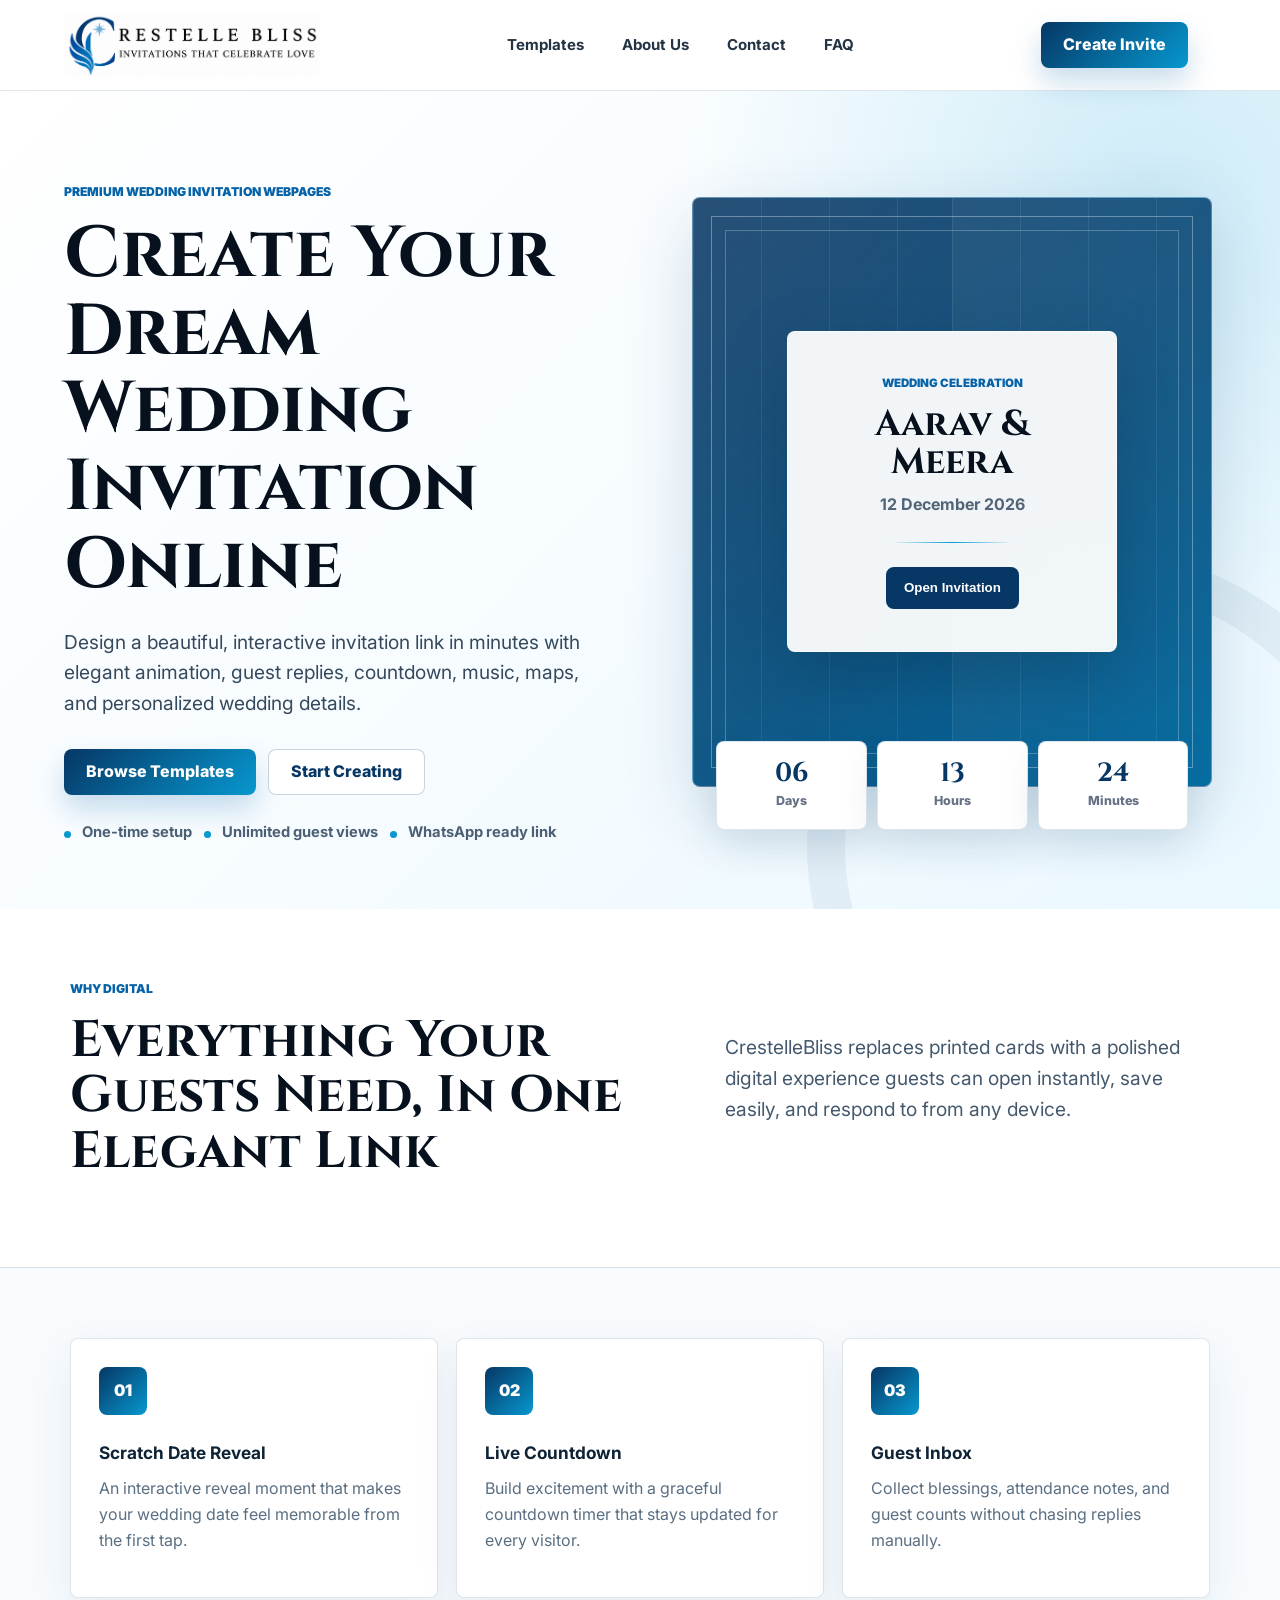
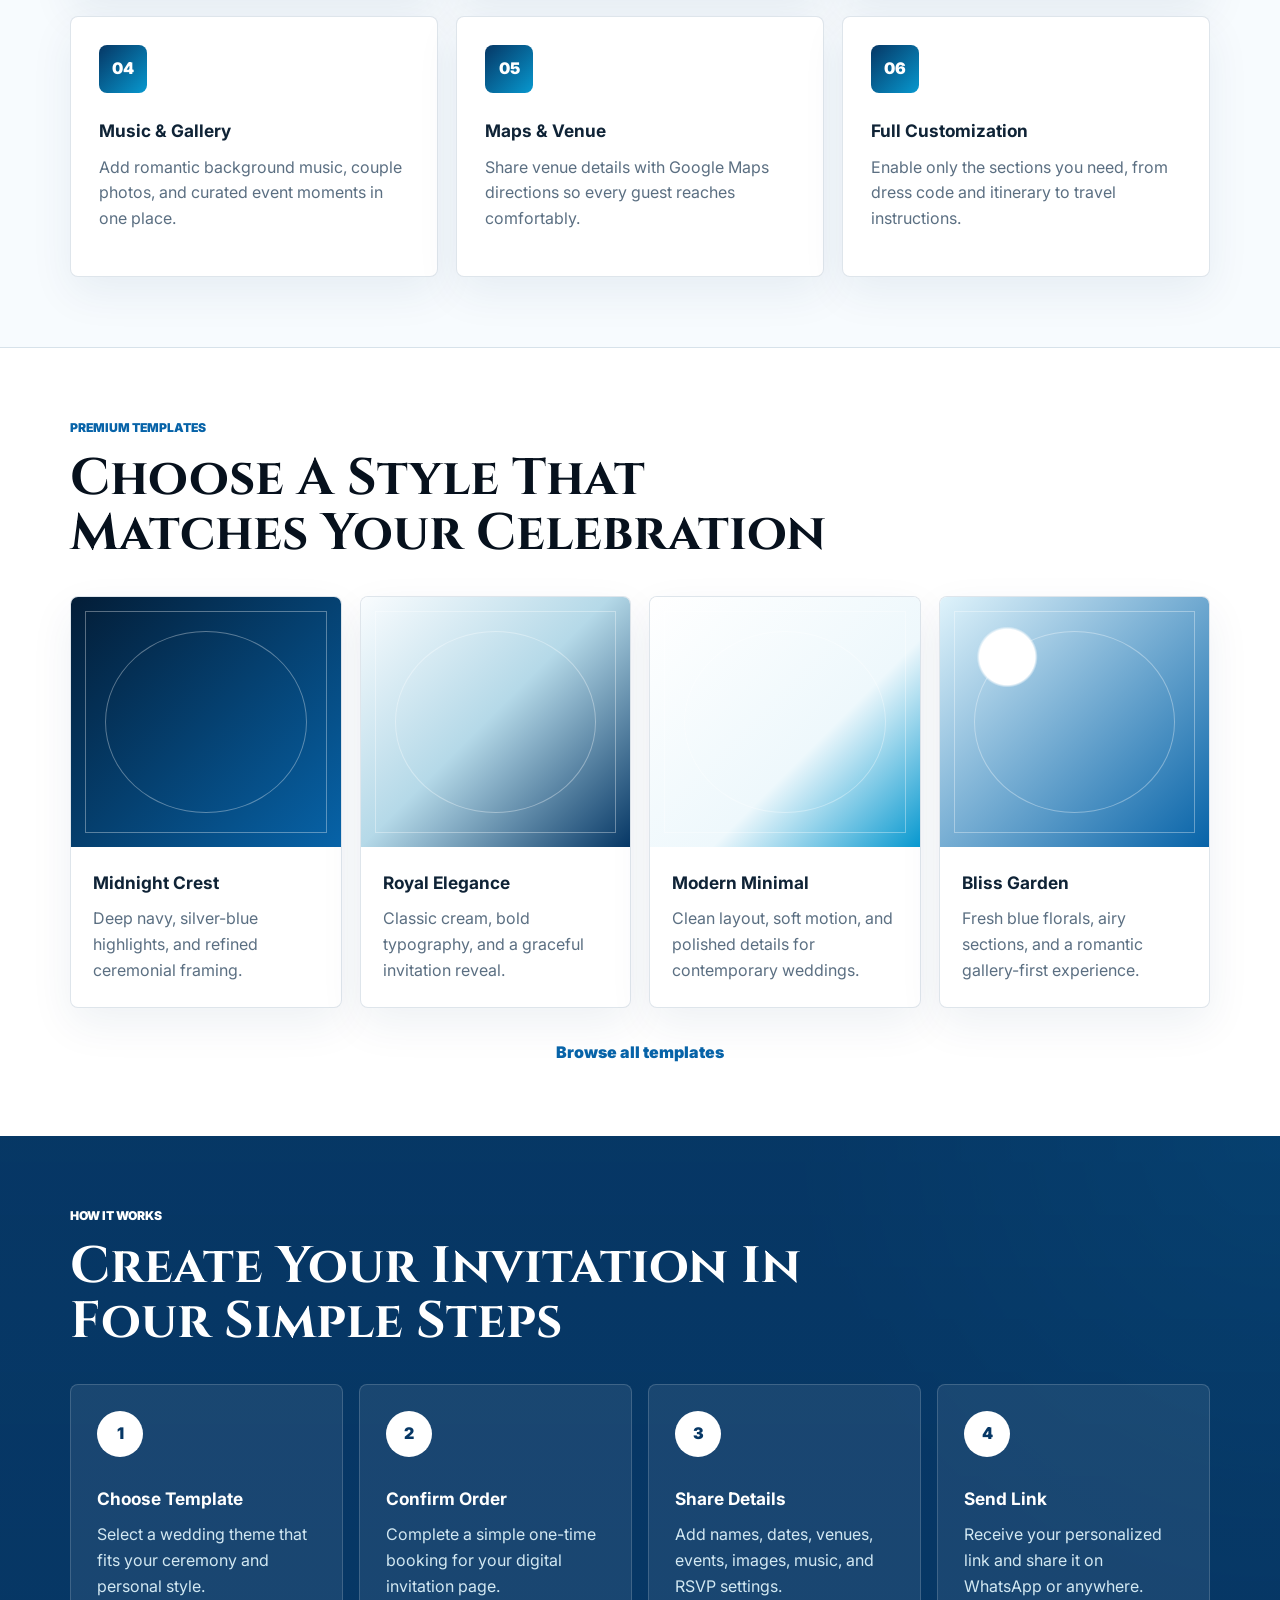
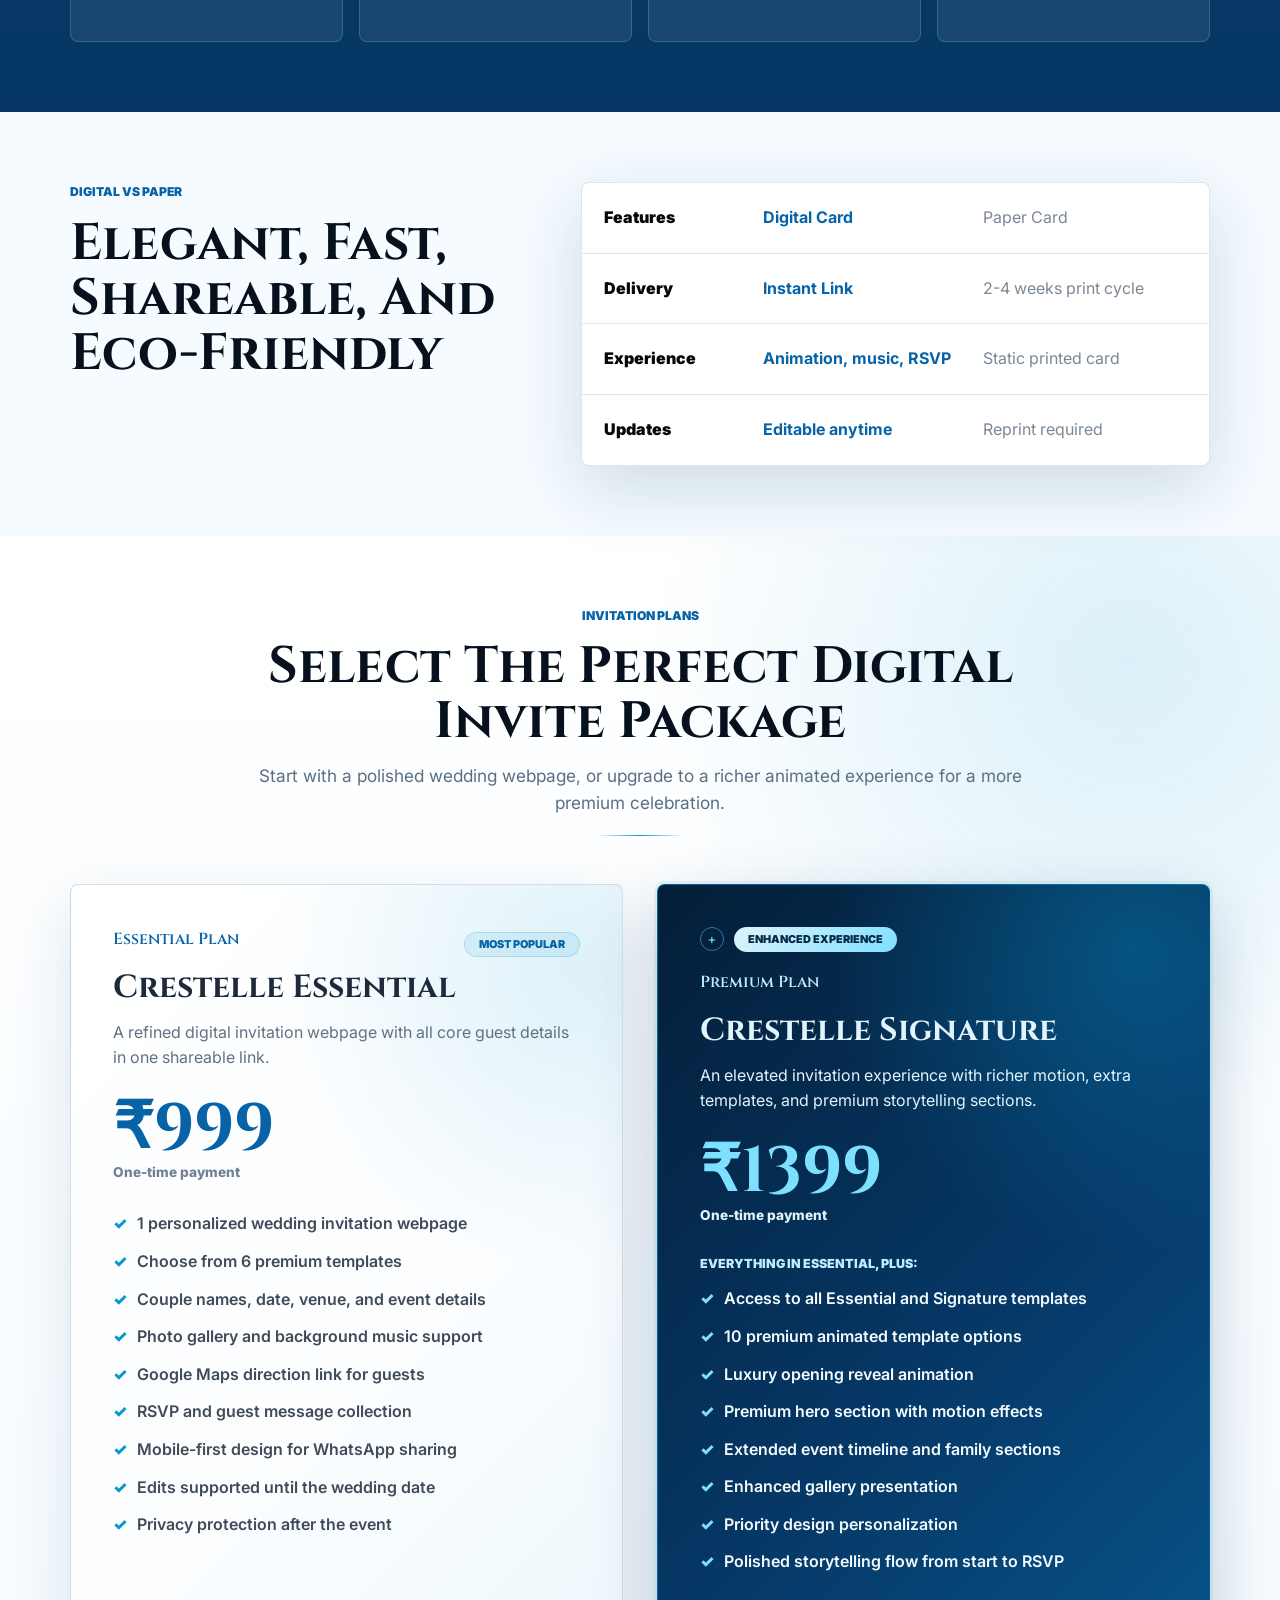
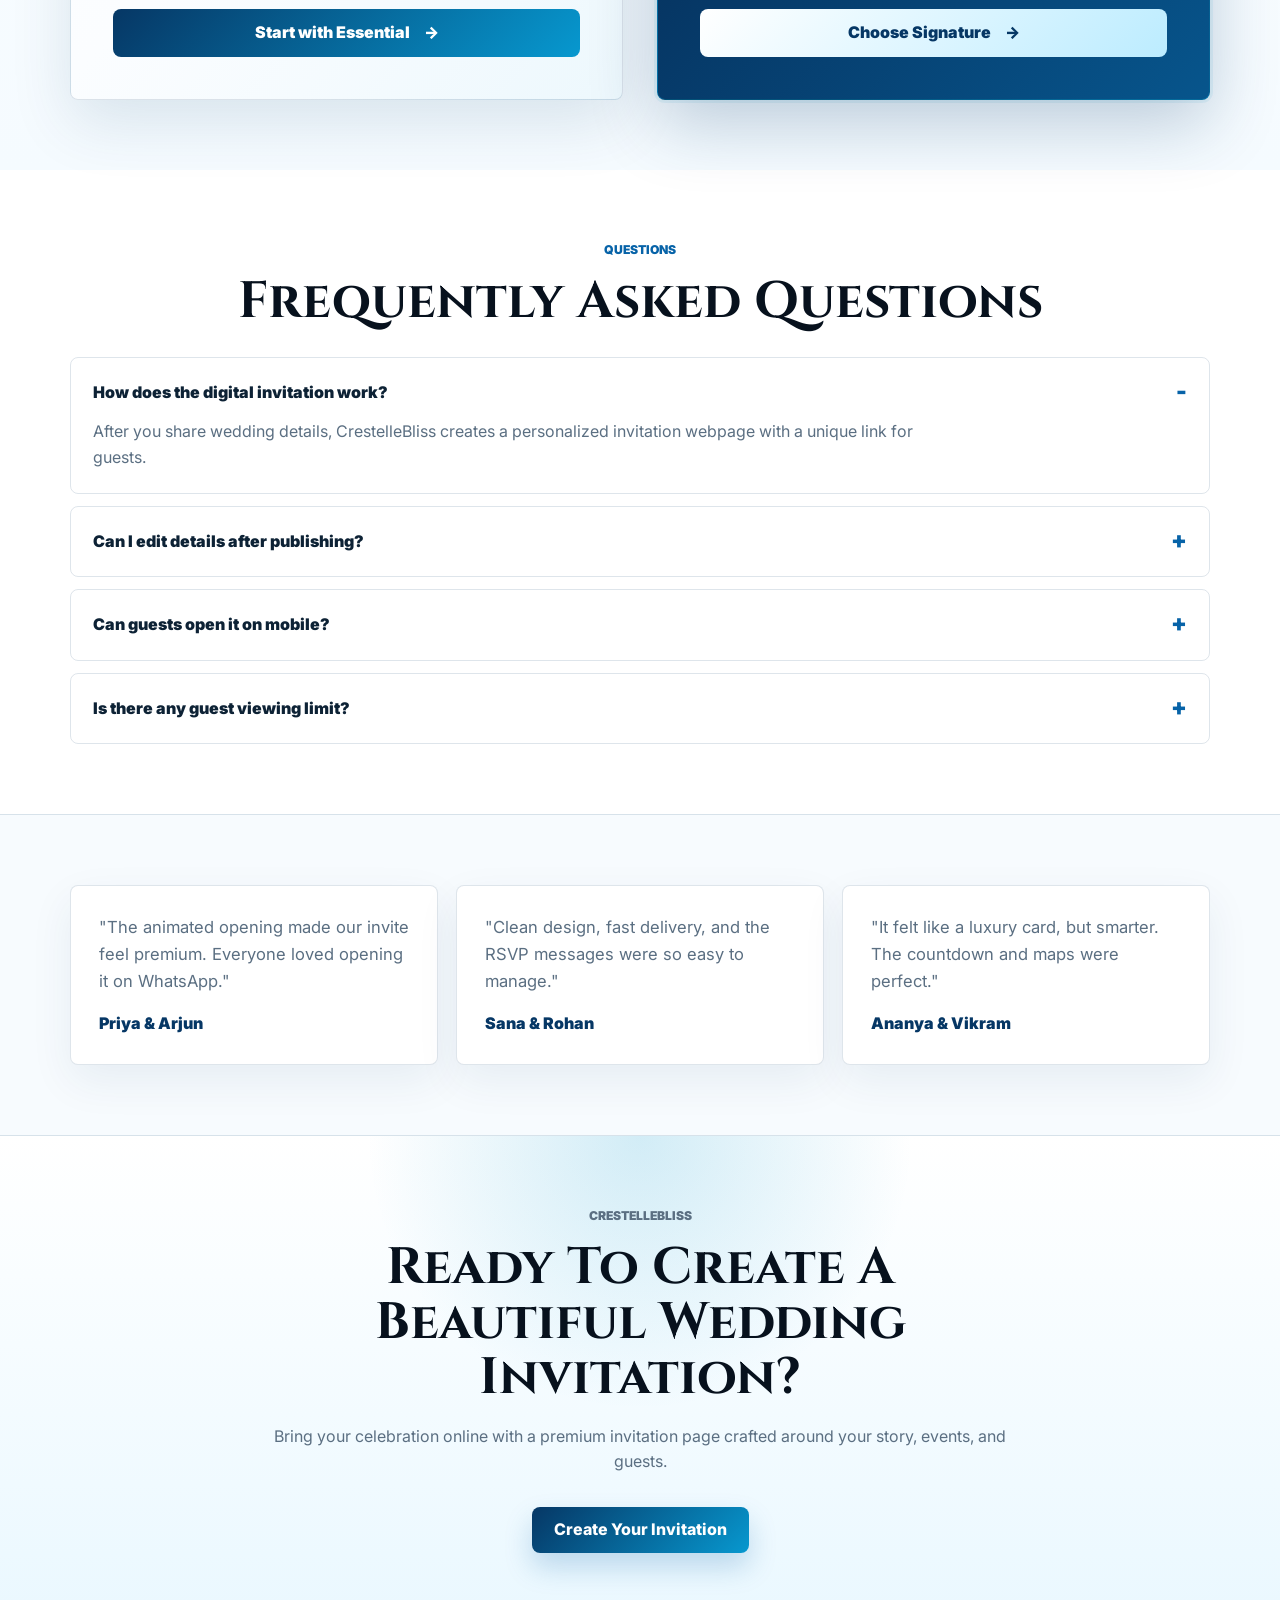
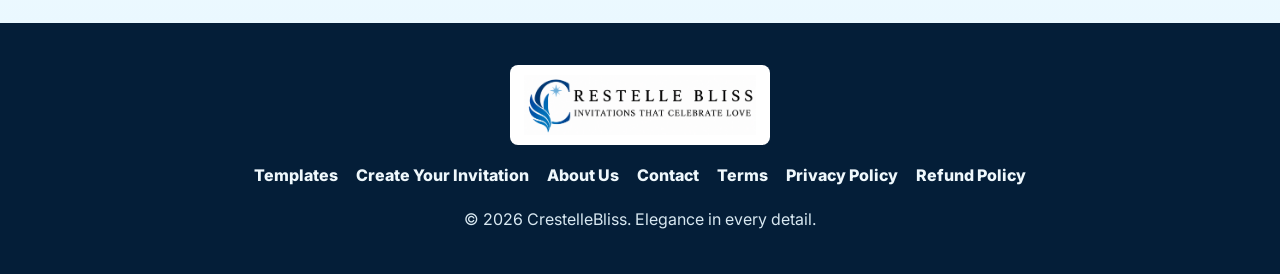
==== commit 19b5f37a: "mony" ====
--- a/index.html
+++ b/index.html
@@ -210,12 +210,12 @@
           <h3>Crestelle Essential</h3>
           <p class="plan-copy">A refined digital invitation webpage with all core guest details in one shareable link.</p>
           <div class="plan-price">
-            <strong>&#8377;1499</strong>
+            <strong>&#8377;999</strong>
             <span>One-time payment</span>
           </div>
           <ul>
             <li>1 personalized wedding invitation webpage</li>
-            <li>Choose from 8 premium templates</li>
+            <li>Choose from 6 premium templates</li>
             <li>Couple names, date, venue, and event details</li>
             <li>Photo gallery and background music support</li>
             <li>Google Maps direction link for guests</li>
@@ -224,7 +224,7 @@
             <li>Edits supported until the wedding date</li>
             <li>Privacy protection after the event</li>
           </ul>
-          <a class="plan-action" href="create.html">Start with Essential <span>&rarr;</span></a>
+          <a class="plan-action" href="essential-plan.html">Start with Essential <span>&rarr;</span></a>
         </article>
 
         <article class="experience-card experience-royal">
@@ -236,13 +236,13 @@
           <h3>Crestelle Signature</h3>
           <p class="plan-copy">An elevated invitation experience with richer motion, extra templates, and premium storytelling sections.</p>
           <div class="plan-price">
-            <strong>&#8377;1899</strong>
+            <strong>&#8377;1399</strong>
             <span>One-time payment</span>
           </div>
           <p class="plan-kicker">Everything in Essential, plus:</p>
           <ul>
             <li>Access to all Essential and Signature templates</li>
-            <li>12 premium animated template options</li>
+            <li>10 premium animated template options</li>
             <li>Luxury opening reveal animation</li>
             <li>Premium hero section with motion effects</li>
             <li>Extended event timeline and family sections</li>
--- a/css/style.css
+++ b/css/style.css
@@ -398,7 +398,7 @@
 .comparison,
 .testimonials,
 .cta-section {
-  padding: clamp(64px, 9vw, 118px) clamp(18px, 5vw, 72px);
+  padding: 70px;
 }
 
 .section-heading {
